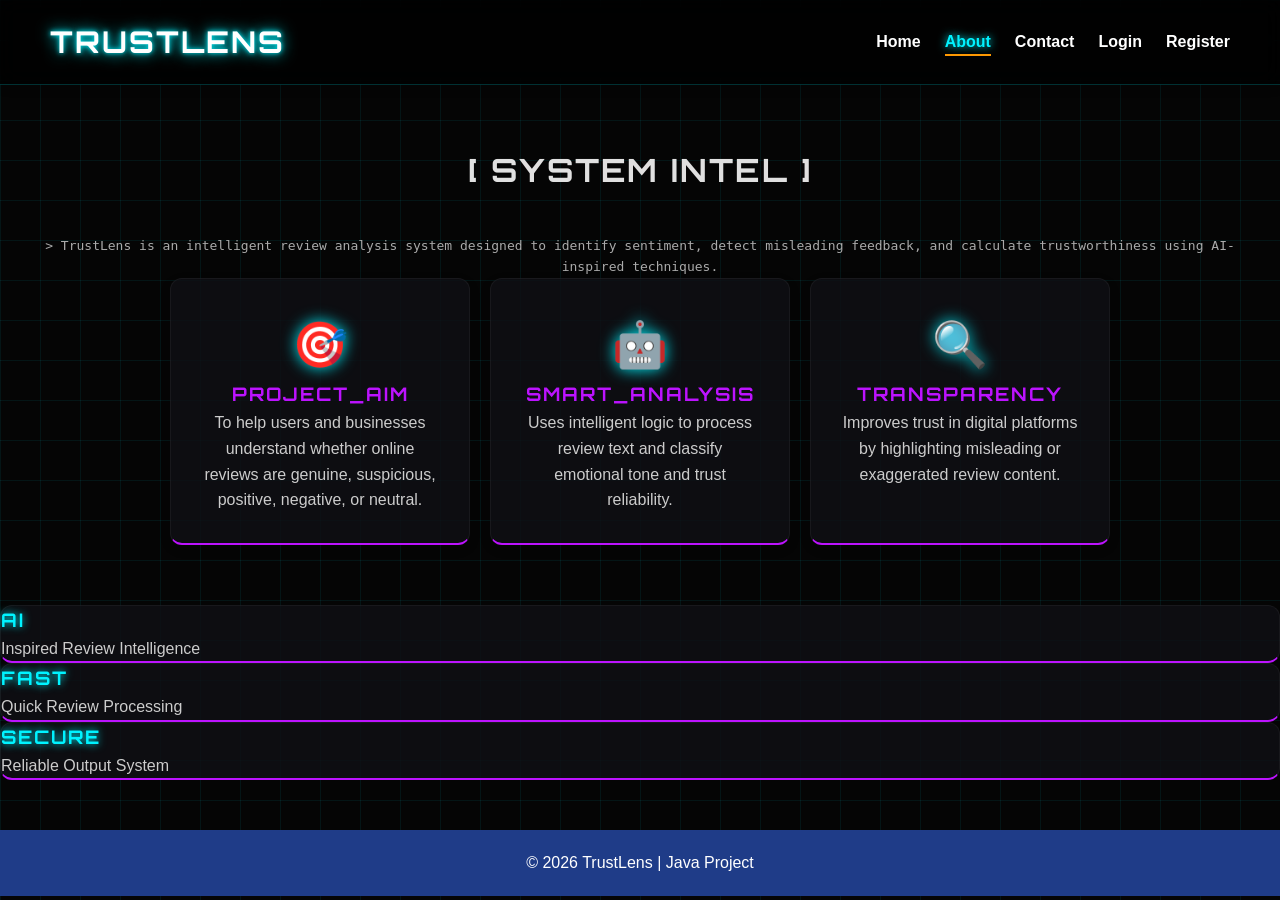
==== frontend/about.html @ 33d8a442 "Add files via upload" ====
<!DOCTYPE html>
<html lang="en">
<head>
  <meta charset="UTF-8" />
  <meta name="viewport" content="width=device-width, initial-scale=1.0" />
  <title>TrustLens - About</title>
  <link rel="stylesheet" href="css/style.css" />
  <link rel="preconnect" href="https://fonts.googleapis.com">
  <link rel="preconnect" href="https://fonts.gstatic.com" crossorigin>
  <link href="https://fonts.googleapis.com/css2?family=Orbitron:wght@400;500;700;900&family=Poppins:wght@300;400;500;600;700;800&display=swap" rel="stylesheet">
  <style>
    :root { --neon-blue:#00f3ff; --neon-purple:#bc13fe; }
    body { background-color:#050505 !important; color:#e0e0e0; }
    h1,h2,h3,.tagline,.logo { font-family:'Orbitron',sans-serif !important; text-transform:uppercase; letter-spacing:2px; }
    .logo { text-shadow:0 0 5px var(--neon-blue),0 0 15px var(--neon-blue); color:#fff; }
    .navbar { border-bottom:1px solid rgba(0,243,255,0.2); background:rgba(0,0,0,0.8)!important; backdrop-filter:blur(10px); }
    .nav-links a:hover,.nav-links a.active { color:var(--neon-blue)!important; text-shadow:0 0 8px var(--neon-blue); }
    .box,.stat-card {
      background:rgba(15,15,20,0.8)!important; border:1px solid rgba(255,255,255,0.05)!important;
      border-bottom:2px solid var(--neon-purple)!important; transition:transform .3s, box-shadow .3s; border-radius:12px;
    }
    .box:hover,.stat-card:hover { transform:translateY(-5px); box-shadow:0 10px 25px rgba(188,19,254,0.3); border-color:var(--neon-purple)!important; }
    .box h3 { color:var(--neon-purple); }
    .box p,.stat-card p { color:#ccc; }
    .stat-card h3 { color:var(--neon-blue); text-shadow:0 0 8px var(--neon-blue); }
    .icon { font-size:2.8rem; filter:drop-shadow(0 0 8px var(--neon-blue)); }
    .cyber-grid {
      position:fixed; top:0; left:0; width:100vw; height:100vh;
      background-image:linear-gradient(rgba(0,243,255,0.07) 1px, transparent 1px), linear-gradient(90deg, rgba(0,243,255,0.07) 1px, transparent 1px);
      background-size:40px 40px; z-index:-1; pointer-events:none;
    }
  </style>
</head>
<body>
  <div class="cyber-grid"></div>

  <div class="bg-animation">
    <span></span><span></span><span></span><span></span>
  </div>

  <header>
    <nav class="navbar">
      <h1 class="logo">TrustLens</h1>
      <ul class="nav-links">
        <li><a href="index.html">Home</a></li>
        <li><a href="about.html" class="active">About</a></li>
        <li><a href="contact.html">Contact</a></li>
        <li><a href="login.html">Login</a></li>
        <li><a href="register.html">Register</a></li>
      </ul>
    </nav>
  </header>

  <section class="features fade-in">
    <h2>[ SYSTEM INTEL ]</h2>
    <p class="section-subtitle" style="font-family: monospace; color: #aaa;">
      > TrustLens is an intelligent review analysis system designed to identify sentiment,
      detect misleading feedback, and calculate trustworthiness using AI-inspired techniques.
    </p>

    <div class="feature-boxes">
      <div class="box">
        <div class="icon">🎯</div>
        <h3>PROJECT_AIM</h3>
        <p>To help users and businesses understand whether online reviews are genuine, suspicious, positive, negative, or neutral.</p>
      </div>

      <div class="box">
        <div class="icon">🤖</div>
        <h3>SMART_ANALYSIS</h3>
        <p>Uses intelligent logic to process review text and classify emotional tone and trust reliability.</p>
      </div>

      <div class="box">
        <div class="icon">🔍</div>
        <h3>TRANSPARENCY</h3>
        <p>Improves trust in digital platforms by highlighting misleading or exaggerated review content.</p>
      </div>
    </div>
  </section>

  <section class="stats fade-in">
    <div class="stat-card"><h3>AI</h3><p>Inspired Review Intelligence</p></div>
    <div class="stat-card"><h3>Fast</h3><p>Quick Review Processing</p></div>
    <div class="stat-card"><h3>Secure</h3><p>Reliable Output System</p></div>
  </section>

  <footer><p>© 2026 TrustLens | Java Project</p></footer>
  <script src="js/script.js"></script>
</body>
</html>
---- frontend/css/style.css ----
/* ---------------- GLOBAL ---------------- */
* {
  margin: 0;
  padding: 0;
  box-sizing: border-box;
  font-family: Arial, sans-serif;
}

body {
  background: #f4f7fb;
  color: #1e1e2f;
  line-height: 1.6;
}

/* ---------------- NAVBAR ---------------- */
.navbar {
  display: flex;
  justify-content: space-between;
  align-items: center;
  background: #1f3c88;
  padding: 18px 50px;
  box-shadow: 0 4px 10px rgba(0, 0, 0, 0.08);
}

.logo {
  color: white;
  font-size: 30px;
  font-weight: bold;
}

.nav-links {
  list-style: none;
  display: flex;
  gap: 24px;
}

.nav-links li {
  list-style: none;
}

.nav-links a {
  color: white;
  text-decoration: none;
  font-weight: bold;
  transition: 0.3s ease;
}

.nav-links a:hover {
  color: #ff9800;
}

.active {
  border-bottom: 2px solid #ff9800;
  padding-bottom: 4px;
}

/* ---------------- HERO ---------------- */
.hero {
  height: 90vh;
  display: flex;
  justify-content: center;
  align-items: center;
  text-align: center;
  background: linear-gradient(to right, #1f3c88, #5c6bc0);
  color: white;
  padding: 20px;
}

.hero-text h2 {
  font-size: 42px;
  margin-bottom: 20px;
}

.hero-text p {
  font-size: 20px;
  margin-bottom: 30px;
}

/* ---------------- BUTTON ---------------- */
.btn {
  background: #ff9800;
  color: white;
  padding: 12px 24px;
  text-decoration: none;
  border: none;
  border-radius: 8px;
  cursor: pointer;
  font-size: 18px;
  transition: 0.3s ease;
  display: inline-block;
}

.btn:hover {
  background: #e68900;
}

/* ---------------- FEATURES ---------------- */
.features {
  padding: 60px 30px;
  text-align: center;
}

.features h2 {
  margin-bottom: 40px;
  font-size: 32px;
}

.feature-boxes {
  display: flex;
  justify-content: center;
  gap: 20px;
  flex-wrap: wrap;
}

.box {
  background: white;
  padding: 30px;
  width: 300px;
  border-radius: 12px;
  box-shadow: 0 4px 12px rgba(0,0,0,0.1);
}

/* ---------------- GENERAL PAGE SECTION ---------------- */
.page-section {
  padding: 60px 40px;
  max-width: 900px;
  margin: auto;
  text-align: center;
}

textarea {
  width: 100%;
  padding: 15px;
  border-radius: 10px;
  border: 1px solid #ccc;
  font-size: 16px;
  resize: none;
}

/* ---------------- RESULT CARD ---------------- */
.result-card {
  background: white;
  padding: 30px;
  border-radius: 12px;
  box-shadow: 0 4px 12px rgba(0,0,0,0.1);
}

/* ---------------- AUTH PAGES ---------------- */
.auth-section {
  min-height: 85vh;
  display: flex;
  justify-content: center;
  align-items: center;
  padding: 40px 20px;
}

.auth-container {
  background: white;
  width: 100%;
  max-width: 480px;
  padding: 40px;
  border-radius: 16px;
  box-shadow: 0 8px 24px rgba(0, 0, 0, 0.12);
  text-align: center;
}

.auth-container h2 {
  margin-bottom: 10px;
  color: #1f3c88;
  font-size: 34px;
}

.auth-container p {
  margin-bottom: 25px;
  color: #555;
  font-size: 17px;
}

.input-group {
  text-align: left;
  margin-bottom: 20px;
}

.input-group label {
  display: block;
  margin-bottom: 8px;
  font-weight: bold;
  color: #333;
  font-size: 18px;
}

.input-group input {
  width: 100%;
  padding: 14px;
  border: 1px solid #ccc;
  border-radius: 8px;
  font-size: 16px;
}

.auth-btn {
  width: 100%;
  margin-top: 15px;
}

.auth-link {
  margin-top: 20px;
  font-size: 15px;
}

.auth-link a {
  color: #1f3c88;
  text-decoration: none;
  font-weight: bold;
}

/* ---------------- DASHBOARD ---------------- */
.dashboard-hero {
  background: linear-gradient(to right, #1f3c88, #5c6bc0);
  color: white;
  text-align: center;
  padding: 80px 20px;
}

.dashboard-content h2 {
  font-size: 40px;
  margin-bottom: 15px;
}

.dashboard-content p {
  font-size: 18px;
  margin-bottom: 25px;
}

.dashboard-cards {
  padding: 60px 30px;
  text-align: center;
}

.dashboard-cards h2 {
  margin-bottom: 40px;
  font-size: 32px;
}

/* ---------------- FOOTER ---------------- */
footer {
  background: #1f3c88;
  color: white;
  text-align: center;
  padding: 20px;
  margin-top: 50px;
}

/* ---------------- RESPONSIVE ---------------- */
@media (max-width: 900px) {
  .navbar {
    flex-direction: column;
    gap: 15px;
    padding: 20px;
  }

  .nav-links {
    flex-wrap: wrap;
    justify-content: center;
    gap: 15px;
  }

  .hero-text h2 {
    font-size: 30px;
  }

  .hero-text p {
    font-size: 18px;
  }

  .auth-container {
    padding: 30px 20px;
  }
}
/* ---------------- ADVANCED HERO SECTION ---------------- */
.hero-content {
  display: flex;
  justify-content: space-between;
  align-items: center;
  gap: 50px;
  width: 100%;
  max-width: 1200px;
  flex-wrap: wrap;
}

.hero-text {
  flex: 1;
  min-width: 320px;
  text-align: left;
}

.tagline {
  font-size: 16px;
  font-weight: bold;
  color: #ffcc80;
  margin-bottom: 15px;
  text-transform: uppercase;
  letter-spacing: 1px;
}

.hero-buttons {
  display: flex;
  gap: 15px;
  flex-wrap: wrap;
  margin-top: 20px;
}

.secondary-btn {
  background: transparent;
  border: 2px solid white;
  color: white;
}

.secondary-btn:hover {
  background: white;
  color: #1f3c88;
}

.hero-card {
  flex: 1;
  min-width: 300px;
  max-width: 400px;
  background: rgba(255, 255, 255, 0.12);
  border-radius: 18px;
  padding: 30px;
  backdrop-filter: blur(12px);
  box-shadow: 0 8px 30px rgba(0, 0, 0, 0.15);
  text-align: left;
  position: relative;
  overflow: hidden;
}

.hero-card h3 {
  margin-bottom: 15px;
  font-size: 24px;
  color: white;
}

.hero-card p {
  font-size: 16px;
  margin-bottom: 15px;
  color: #f3f4f6;
}

.result {
  margin-top: 10px;
  padding: 10px 15px;
  border-radius: 8px;
  font-weight: bold;
  display: inline-block;
}

.result.positive {
  background: rgba(76, 175, 80, 0.2);
  color: #b9f6ca;
}

.result.score {
  background: rgba(255, 152, 0, 0.2);
  color: #ffe082;
  margin-left: 10px;
}

.card-glow {
  position: absolute;
  width: 180px;
  height: 180px;
  background: rgba(255, 255, 255, 0.12);
  border-radius: 50%;
  top: -50px;
  right: -50px;
  filter: blur(40px);
}

/* ---------------- SIMPLE ANIMATIONS ---------------- */
.fade-in {
  animation: fadeIn 1s ease-in-out;
}

.floating {
  animation: floatCard 3s ease-in-out infinite;
}

@keyframes fadeIn {
  from {
    opacity: 0;
    transform: translateY(30px);
  }
  to {
    opacity: 1;
    transform: translateY(0);
  }
}

@keyframes floatCard {
  0% {
    transform: translateY(0px);
  }
  50% {
    transform: translateY(-12px);
  }
  100% {
    transform: translateY(0px);
  }
}
/* ---------------- ANALYZE TEXTAREA FIX ---------------- */
.review-box {
  width: 100%;
  padding: 18px;
  border: 2px solid #ff9800;
  border-radius: 15px;
  outline: none;
  background: rgba(255, 255, 255, 0.92);
  color: #1e1e2f;
  font-size: 1rem;
  margin-top: 15px;
  resize: none;
  backdrop-filter: blur(8px);
}

.review-box::placeholder {
  color: #666;
}

.review-box:focus {
  border-color: #ff9800;
  box-shadow: 0 0 0 3px rgba(255, 152, 0, 0.2);
}

.hero-card h3 {
  color: #1f3c88;
  margin-bottom: 15px;
}
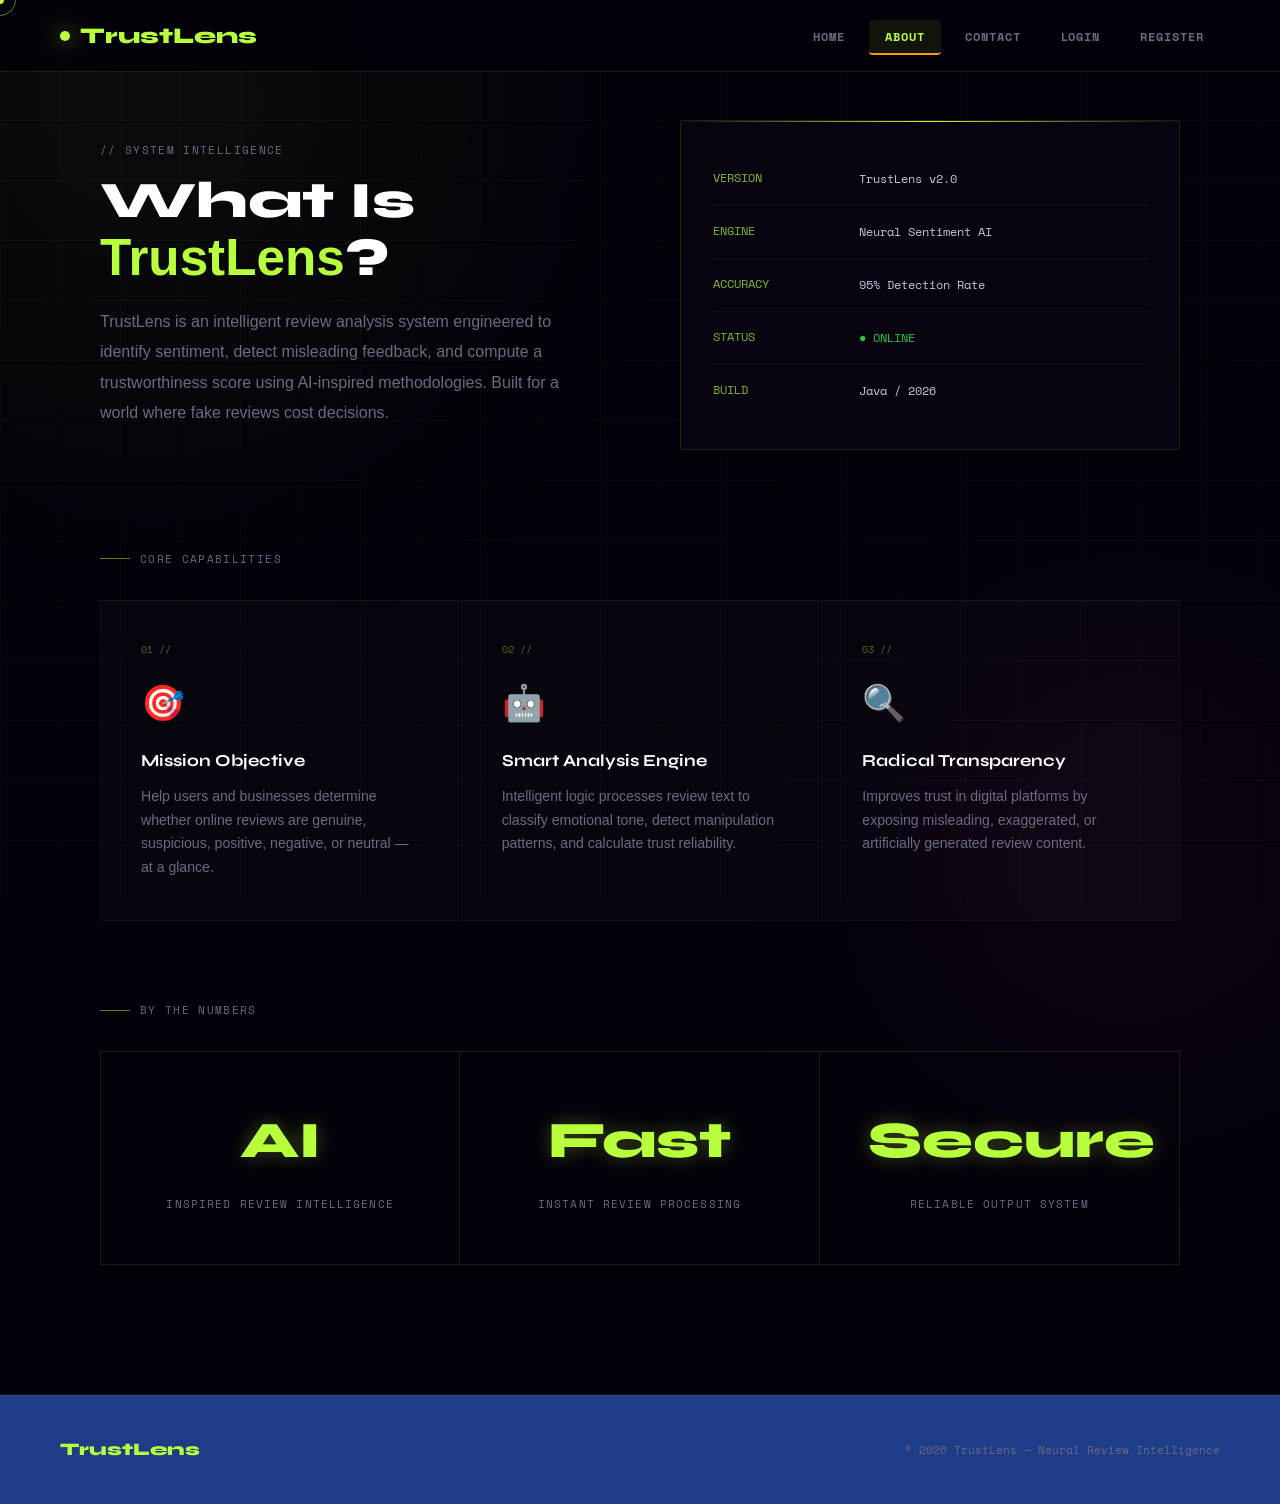
==== commit aa8ff9d3: "Add files via upload" ====
--- a/frontend/about.html
+++ b/frontend/about.html
@@ -3,89 +3,153 @@
 <head>
   <meta charset="UTF-8" />
   <meta name="viewport" content="width=device-width, initial-scale=1.0" />
-  <title>TrustLens - About</title>
+  <title>About — TrustLens</title>
   <link rel="stylesheet" href="css/style.css" />
-  <link rel="preconnect" href="https://fonts.googleapis.com">
-  <link rel="preconnect" href="https://fonts.gstatic.com" crossorigin>
-  <link href="https://fonts.googleapis.com/css2?family=Orbitron:wght@400;500;700;900&family=Poppins:wght@300;400;500;600;700;800&display=swap" rel="stylesheet">
+  <link href="https://fonts.googleapis.com/css2?family=Space+Mono:wght@400;700&family=Syne:wght@400;600;700;800&family=DM+Sans:wght@300;400;500&display=swap" rel="stylesheet">
   <style>
-    :root { --neon-blue:#00f3ff; --neon-purple:#bc13fe; }
-    body { background-color:#050505 !important; color:#e0e0e0; }
-    h1,h2,h3,.tagline,.logo { font-family:'Orbitron',sans-serif !important; text-transform:uppercase; letter-spacing:2px; }
-    .logo { text-shadow:0 0 5px var(--neon-blue),0 0 15px var(--neon-blue); color:#fff; }
-    .navbar { border-bottom:1px solid rgba(0,243,255,0.2); background:rgba(0,0,0,0.8)!important; backdrop-filter:blur(10px); }
-    .nav-links a:hover,.nav-links a.active { color:var(--neon-blue)!important; text-shadow:0 0 8px var(--neon-blue); }
-    .box,.stat-card {
-      background:rgba(15,15,20,0.8)!important; border:1px solid rgba(255,255,255,0.05)!important;
-      border-bottom:2px solid var(--neon-purple)!important; transition:transform .3s, box-shadow .3s; border-radius:12px;
-    }
-    .box:hover,.stat-card:hover { transform:translateY(-5px); box-shadow:0 10px 25px rgba(188,19,254,0.3); border-color:var(--neon-purple)!important; }
-    .box h3 { color:var(--neon-purple); }
-    .box p,.stat-card p { color:#ccc; }
-    .stat-card h3 { color:var(--neon-blue); text-shadow:0 0 8px var(--neon-blue); }
-    .icon { font-size:2.8rem; filter:drop-shadow(0 0 8px var(--neon-blue)); }
-    .cyber-grid {
-      position:fixed; top:0; left:0; width:100vw; height:100vh;
-      background-image:linear-gradient(rgba(0,243,255,0.07) 1px, transparent 1px), linear-gradient(90deg, rgba(0,243,255,0.07) 1px, transparent 1px);
-      background-size:40px 40px; z-index:-1; pointer-events:none;
-    }
+    :root{--acid:#b8ff3c;--plasma:#ff3cac;--cyan:#3cffd8;--void:#03000a;--border:rgba(184,255,60,0.12);--text:#e8e8f0;--muted:#6b6b80;}
+    *,*::before,*::after{margin:0;padding:0;box-sizing:border-box;}
+    body{background:var(--void);color:var(--text);font-family:'DM Sans',sans-serif;min-height:100vh;overflow-x:hidden;cursor:none;}
+    .cursor{position:fixed;width:8px;height:8px;background:var(--acid);border-radius:50%;pointer-events:none;z-index:9999;transition:transform 0.1s;transform:translate(-50%,-50%);}
+    .cursor-ring{position:fixed;width:32px;height:32px;border:1px solid rgba(184,255,60,0.5);border-radius:50%;pointer-events:none;z-index:9998;transition:all 0.15s ease;transform:translate(-50%,-50%);}
+    .grid-bg{position:fixed;inset:0;z-index:0;pointer-events:none;background-image:linear-gradient(rgba(184,255,60,0.03) 1px,transparent 1px),linear-gradient(90deg,rgba(184,255,60,0.03) 1px,transparent 1px);background-size:60px 60px;}
+    .orb{position:fixed;border-radius:50%;filter:blur(140px);pointer-events:none;z-index:0;animation:drift 22s ease-in-out infinite;}
+    .orb-1{width:600px;height:600px;background:rgba(184,255,60,0.05);top:-200px;left:-150px;}
+    .orb-2{width:500px;height:500px;background:rgba(255,60,172,0.05);bottom:-200px;right:-100px;animation-delay:-11s;}
+    @keyframes drift{0%,100%{transform:translate(0,0);}50%{transform:translate(25px,-20px);}}
+
+    nav{position:fixed;top:0;left:0;right:0;z-index:100;display:flex;align-items:center;justify-content:space-between;padding:0 60px;height:72px;background:rgba(3,0,10,0.75);backdrop-filter:blur(20px);border-bottom:1px solid var(--border);}
+    .nav-logo{font-family:'Syne',sans-serif;font-weight:800;font-size:1.4rem;color:var(--acid);text-decoration:none;display:flex;align-items:center;gap:10px;}
+    .nav-logo::before{content:'';width:10px;height:10px;background:var(--acid);border-radius:50%;box-shadow:0 0 20px rgba(184,255,60,0.7);display:block;animation:pulse 2s infinite;}
+    @keyframes pulse{0%,100%{transform:scale(1);}50%{transform:scale(1.5);opacity:0.6;}}
+    .nav-links{list-style:none;display:flex;gap:8px;}
+    .nav-links a{font-family:'Space Mono',monospace;font-size:0.75rem;letter-spacing:0.08em;text-transform:uppercase;color:var(--muted);text-decoration:none;padding:8px 16px;border-radius:4px;transition:all 0.2s;}
+    .nav-links a:hover,.nav-links a.active{color:var(--acid);background:rgba(184,255,60,0.08);}
+
+    .main{padding:120px 60px 80px;position:relative;z-index:1;max-width:1200px;margin:auto;}
+
+    /* HERO */
+    .about-hero{display:grid;grid-template-columns:1fr 1fr;gap:80px;align-items:center;margin-bottom:100px;}
+    .ah-tag{font-family:'Space Mono',monospace;font-size:0.7rem;color:var(--muted);letter-spacing:0.12em;text-transform:uppercase;margin-bottom:14px;}
+    .ah-title{font-family:'Syne',sans-serif;font-weight:800;font-size:3.2rem;color:#fff;line-height:1.1;margin-bottom:20px;}
+    .ah-title span{color:var(--acid);}
+    .ah-desc{color:var(--muted);font-size:1rem;line-height:1.9;}
+    .ah-visual{position:relative;}
+    .about-box{padding:32px;background:rgba(8,5,16,0.9);border:1px solid var(--border);border-radius:4px;position:relative;overflow:hidden;}
+    .about-box::before{content:'';position:absolute;top:0;left:0;right:0;height:1px;background:linear-gradient(90deg,transparent,var(--acid),transparent);}
+    .abox-row{display:flex;gap:16px;padding:16px 0;border-bottom:1px solid rgba(255,255,255,0.04);}
+    .abox-row:last-child{border-bottom:none;}
+    .abox-key{font-family:'Space Mono',monospace;font-size:0.72rem;color:var(--acid);opacity:0.7;width:130px;flex-shrink:0;}
+    .abox-val{font-family:'Space Mono',monospace;font-size:0.78rem;color:#c0c8d8;}
+
+    /* SECTION */
+    .section-label{font-family:'Space Mono',monospace;font-size:0.7rem;color:var(--muted);text-transform:uppercase;letter-spacing:0.12em;margin-bottom:32px;display:flex;align-items:center;gap:10px;}
+    .section-label::before{content:'';height:1px;width:30px;background:var(--acid);opacity:0.5;}
+
+    /* FEATURES */
+    .features-list{display:grid;grid-template-columns:repeat(3,1fr);gap:2px;margin-bottom:80px;}
+    .fl-item{padding:40px;background:rgba(255,255,255,0.02);border:1px solid rgba(255,255,255,0.04);position:relative;overflow:hidden;transition:all 0.3s;}
+    .fl-item:hover{background:rgba(184,255,60,0.03);border-color:rgba(184,255,60,0.12);}
+    .fl-item::before{content:'';position:absolute;top:0;left:0;right:0;height:1px;background:linear-gradient(90deg,transparent,var(--acid),transparent);transform:scaleX(0);transition:transform 0.4s;}
+    .fl-item:hover::before{transform:scaleX(1);}
+    .fl-num{font-family:'Space Mono',monospace;font-size:0.65rem;color:var(--acid);opacity:0.4;margin-bottom:18px;}
+    .fl-icon{font-size:2.2rem;margin-bottom:16px;display:block;}
+    .fl-title{font-family:'Syne',sans-serif;font-weight:700;font-size:1.05rem;color:#fff;margin-bottom:10px;}
+    .fl-desc{font-size:0.88rem;color:var(--muted);line-height:1.7;}
+
+    /* STATS */
+    .stats-row{display:grid;grid-template-columns:repeat(3,1fr);border:1px solid var(--border);}
+    .sr-item{padding:48px;text-align:center;border-right:1px solid var(--border);position:relative;overflow:hidden;transition:all 0.3s;}
+    .sr-item:last-child{border-right:none;}
+    .sr-item:hover{background:rgba(184,255,60,0.03);}
+    .sr-num{font-family:'Syne',sans-serif;font-weight:800;font-size:3.2rem;color:var(--acid);text-shadow:0 0 20px rgba(184,255,60,0.3);display:block;margin-bottom:8px;}
+    .sr-label{font-family:'Space Mono',monospace;font-size:0.7rem;color:var(--muted);text-transform:uppercase;letter-spacing:0.1em;}
+
+    footer{padding:40px 60px;border-top:1px solid var(--border);position:relative;z-index:1;display:flex;align-items:center;justify-content:space-between;}
+    .footer-logo{font-family:'Syne',sans-serif;font-weight:800;font-size:1.1rem;color:var(--acid);}
+    .footer-text{font-family:'Space Mono',monospace;font-size:0.7rem;color:var(--muted);}
+
+    @media(max-width:900px){nav{padding:0 20px;}.main{padding:90px 20px 40px;}.about-hero{grid-template-columns:1fr;gap:40px;}.features-list{grid-template-columns:1fr;}.stats-row{grid-template-columns:1fr;}.sr-item{border-right:none;border-bottom:1px solid var(--border);}.ah-title{font-size:2.2rem;}.nav-links a{font-size:0.65rem;padding:6px 8px;}footer{flex-direction:column;gap:10px;text-align:center;padding:24px;}}
   </style>
 </head>
 <body>
-  <div class="cyber-grid"></div>
+<div class="cursor" id="cursor"></div>
+<div class="cursor-ring" id="cursorRing"></div>
+<div class="grid-bg"></div>
+<div class="orb orb-1"></div>
+<div class="orb orb-2"></div>
 
-  <div class="bg-animation">
-    <span></span><span></span><span></span><span></span>
+<header>
+  <nav>
+    <a href="index.html" class="nav-logo">TrustLens</a>
+    <ul class="nav-links">
+      <li><a href="index.html">Home</a></li>
+      <li><a href="about.html" class="active">About</a></li>
+      <li><a href="contact.html">Contact</a></li>
+      <li><a href="login.html">Login</a></li>
+      <li><a href="register.html">Register</a></li>
+    </ul>
+  </nav>
+</header>
+
+<main class="main">
+  <div class="about-hero">
+    <div>
+      <div class="ah-tag">// System Intelligence</div>
+      <h1 class="ah-title">What Is <span>TrustLens</span>?</h1>
+      <p class="ah-desc">TrustLens is an intelligent review analysis system engineered to identify sentiment, detect misleading feedback, and compute a trustworthiness score using AI-inspired methodologies. Built for a world where fake reviews cost decisions.</p>
+    </div>
+    <div class="ah-visual">
+      <div class="about-box">
+        <div class="abox-row"><span class="abox-key">VERSION</span><span class="abox-val">TrustLens v2.0</span></div>
+        <div class="abox-row"><span class="abox-key">ENGINE</span><span class="abox-val">Neural Sentiment AI</span></div>
+        <div class="abox-row"><span class="abox-key">ACCURACY</span><span class="abox-val">95% Detection Rate</span></div>
+        <div class="abox-row"><span class="abox-key">STATUS</span><span class="abox-val" style="color:#28c840;">● ONLINE</span></div>
+        <div class="abox-row"><span class="abox-key">BUILD</span><span class="abox-val">Java / 2026</span></div>
+      </div>
+    </div>
   </div>
 
-  <header>
-    <nav class="navbar">
-      <h1 class="logo">TrustLens</h1>
-      <ul class="nav-links">
-        <li><a href="index.html">Home</a></li>
-        <li><a href="about.html" class="active">About</a></li>
-        <li><a href="contact.html">Contact</a></li>
-        <li><a href="login.html">Login</a></li>
-        <li><a href="register.html">Register</a></li>
-      </ul>
-    </nav>
-  </header>
+  <div class="section-label">Core Capabilities</div>
+  <div class="features-list">
+    <div class="fl-item">
+      <div class="fl-num">01 //</div>
+      <span class="fl-icon">🎯</span>
+      <div class="fl-title">Mission Objective</div>
+      <p class="fl-desc">Help users and businesses determine whether online reviews are genuine, suspicious, positive, negative, or neutral — at a glance.</p>
+    </div>
+    <div class="fl-item">
+      <div class="fl-num">02 //</div>
+      <span class="fl-icon">🤖</span>
+      <div class="fl-title">Smart Analysis Engine</div>
+      <p class="fl-desc">Intelligent logic processes review text to classify emotional tone, detect manipulation patterns, and calculate trust reliability.</p>
+    </div>
+    <div class="fl-item">
+      <div class="fl-num">03 //</div>
+      <span class="fl-icon">🔍</span>
+      <div class="fl-title">Radical Transparency</div>
+      <p class="fl-desc">Improves trust in digital platforms by exposing misleading, exaggerated, or artificially generated review content.</p>
+    </div>
+  </div>
 
-  <section class="features fade-in">
-    <h2>[ SYSTEM INTEL ]</h2>
-    <p class="section-subtitle" style="font-family: monospace; color: #aaa;">
-      > TrustLens is an intelligent review analysis system designed to identify sentiment,
-      detect misleading feedback, and calculate trustworthiness using AI-inspired techniques.
-    </p>
+  <div class="section-label">By The Numbers</div>
+  <div class="stats-row">
+    <div class="sr-item"><span class="sr-num">AI</span><span class="sr-label">Inspired Review Intelligence</span></div>
+    <div class="sr-item"><span class="sr-num">Fast</span><span class="sr-label">Instant Review Processing</span></div>
+    <div class="sr-item"><span class="sr-num">Secure</span><span class="sr-label">Reliable Output System</span></div>
+  </div>
+</main>
 
-    <div class="feature-boxes">
-      <div class="box">
-        <div class="icon">🎯</div>
-        <h3>PROJECT_AIM</h3>
-        <p>To help users and businesses understand whether online reviews are genuine, suspicious, positive, negative, or neutral.</p>
-      </div>
+<footer>
+  <div class="footer-logo">TrustLens</div>
+  <div class="footer-text">© 2026 TrustLens — Neural Review Intelligence</div>
+</footer>
 
-      <div class="box">
-        <div class="icon">🤖</div>
-        <h3>SMART_ANALYSIS</h3>
-        <p>Uses intelligent logic to process review text and classify emotional tone and trust reliability.</p>
-      </div>
-
-      <div class="box">
-        <div class="icon">🔍</div>
-        <h3>TRANSPARENCY</h3>
-        <p>Improves trust in digital platforms by highlighting misleading or exaggerated review content.</p>
-      </div>
-    </div>
-  </section>
-
-  <section class="stats fade-in">
-    <div class="stat-card"><h3>AI</h3><p>Inspired Review Intelligence</p></div>
-    <div class="stat-card"><h3>Fast</h3><p>Quick Review Processing</p></div>
-    <div class="stat-card"><h3>Secure</h3><p>Reliable Output System</p></div>
-  </section>
-
-  <footer><p>© 2026 TrustLens | Java Project</p></footer>
-  <script src="js/script.js"></script>
+<script src="js/script.js"></script>
+<script>
+  const cursor=document.getElementById('cursor'),ring=document.getElementById('cursorRing');
+  document.addEventListener('mousemove',e=>{cursor.style.left=e.clientX+'px';cursor.style.top=e.clientY+'px';ring.style.left=e.clientX+'px';ring.style.top=e.clientY+'px';});
+  document.querySelectorAll('a,button').forEach(el=>{el.addEventListener('mouseenter',()=>{ring.style.transform='translate(-50%,-50%) scale(1.8)';});el.addEventListener('mouseleave',()=>{ring.style.transform='translate(-50%,-50%) scale(1)';});});
+</script>
 </body>
-</html>+</html>
